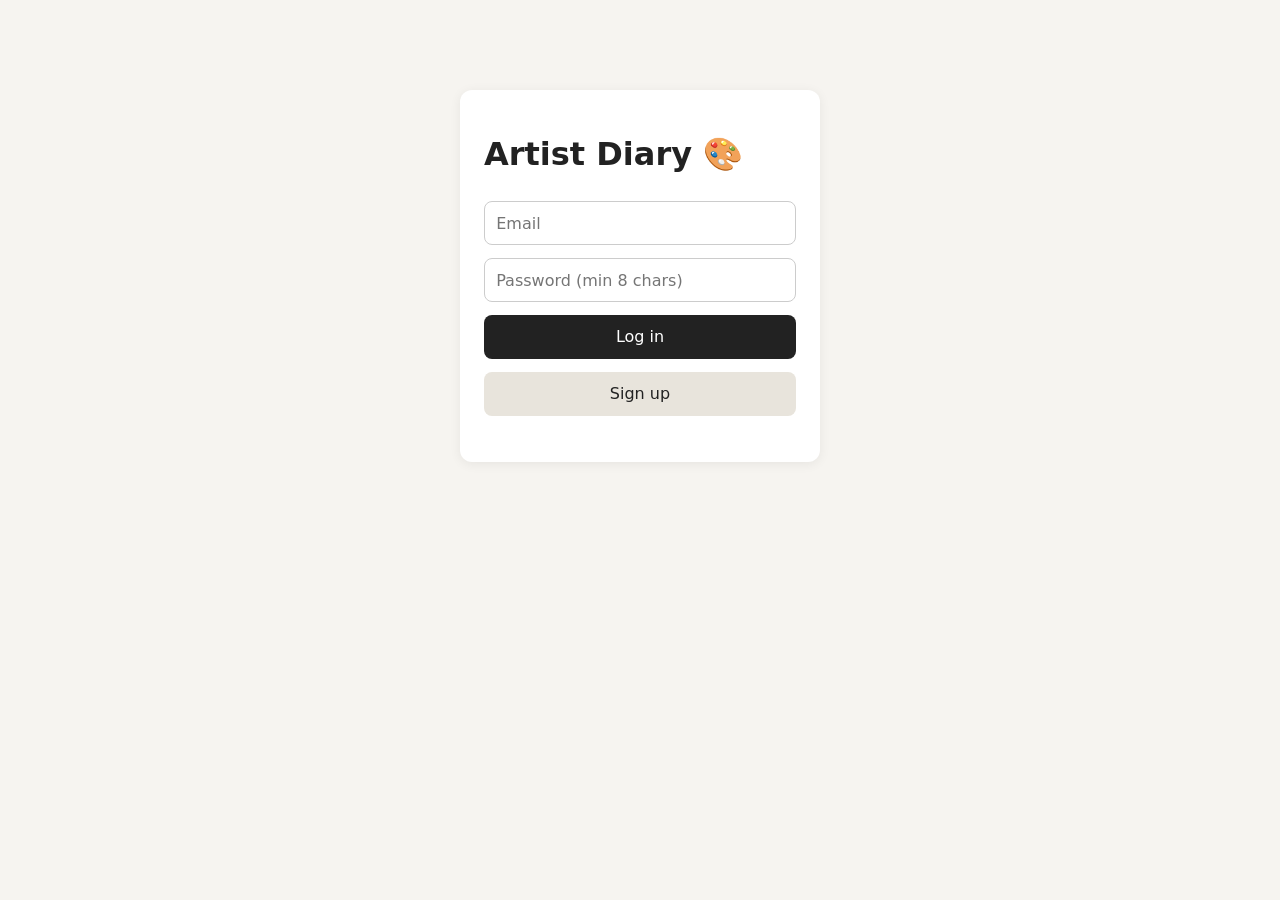
==== static/index.html @ d681d87d "added UI part" ====
<!doctype html>
<html>
<head>
  <meta charset="utf-8">
  <meta name="viewport" content="width=device-width, initial-scale=1">
  <title>Artist Diary</title>
  <link rel="stylesheet" href="/static/style.css">
</head>
<body>
  <main class="card">
    <h1>Artist Diary 🎨</h1>
    <form id="auth-form">
      <input id="email" type="email" placeholder="Email" required>
      <input id="password" type="password" placeholder="Password (min 8 chars)" minlength="8" required>
      <button type="submit" data-action="login">Log in</button>
      <button type="submit" data-action="signup" class="secondary">Sign up</button>
    </form>
    <p id="msg"></p>
  </main>
  <script src="/static/auth.js"></script>
</body>
</html>
---- static/style.css ----
* { box-sizing: border-box; }
[hidden] { display: none !important; }
body { font-family: system-ui, sans-serif; margin: 0; background: #f6f4f0; color: #222; }

/* 16px text stops iPhones from zooming in on inputs; 44px is a comfortable tap size */
input, textarea, button { width: 100%; min-height: 44px; padding: .7rem; margin: .4rem 0; border-radius: 8px; border: 1px solid #ccc; font: inherit; font-size: 16px; }
textarea { resize: vertical; }
button { background: #222; color: #fff; border: none; cursor: pointer; }
button.secondary { background: #e8e4dc; color: #222; }
button.small { width: auto; min-height: 36px; padding: .4rem .8rem; margin: 0; }
button:disabled { opacity: .6; }
.msg, #msg { color: #c0392b; }

/* Login page */
.card { width: min(360px, 100% - 2rem); margin: 10vh auto; background: #fff; padding: 1.5rem; border-radius: 12px; box-shadow: 0 2px 12px #0001; }

/* Header */
.bar { position: sticky; top: 0; z-index: 1; display: flex; align-items: center; gap: .75rem; padding: .75rem 1rem; background: #fff; box-shadow: 0 1px 4px #0001; }
.bar h1 { flex: 1; margin: 0; font-size: 1.2rem; }
.who { display: none; color: #666; font-size: .9rem; }
.filter { display: flex; align-items: center; gap: .5rem; padding: .75rem 1rem 0; }

/* Gallery: 2 columns on phones, more on bigger screens */
.gallery { display: grid; grid-template-columns: repeat(2, 1fr); gap: .75rem; padding: 1rem; }
.entry { background: #fff; border-radius: 10px; overflow: hidden; cursor: pointer; box-shadow: 0 1px 6px #0001; }
.entry img { width: 100%; aspect-ratio: 1; object-fit: cover; display: block; }
.entry-body { padding: .5rem .6rem .6rem; }
.entry h3 { margin: 0 0 .3rem; font-size: .95rem; white-space: nowrap; overflow: hidden; text-overflow: ellipsis; }
.tags { display: flex; flex-wrap: wrap; gap: .3rem; }
.chip { width: auto; min-height: 28px; margin: 0; padding: .2rem .55rem; border-radius: 999px; background: #e8e4dc; color: #444; font-size: .8rem; }
.empty { text-align: center; color: #777; padding: 2rem 1rem; }

/* Floating + button, easy to reach with a thumb */
/* Floating + button, centered at the bottom */
.fab { position: fixed; left: 0; right: 0; margin: 0 auto; bottom: calc(1.25rem + env(safe-area-inset-bottom)); width: 56px; height: 56px; border-radius: 50%; font-size: 2rem; line-height: 1; padding: 0; z-index: 2; box-shadow: 0 4px 12px #0003; }

/* Dialogs: full screen on phones */
dialog { border: none; padding: 0; width: 100%; max-width: 100%; height: 100%; max-height: 100%; margin: 0; background: #fff; }
dialog::backdrop { background: #0008; }
#upload-form { padding: 1rem; }
#upload-form h2 { margin-top: 0; }
.preview { width: 100%; max-height: 40vh; object-fit: contain; border-radius: 8px; background: #f0eee9; }
.actions { display: flex; gap: .5rem; }
.detail img { width: 100%; max-height: 60vh; object-fit: contain; background: #111; display: block; }
.detail-body { padding: 1rem; }
.detail-body h2 { margin: 0; }
.date { color: #777; font-size: .85rem; }
.desc { white-space: pre-wrap; line-height: 1.5; }

/* Tablets and laptops */
@media (min-width: 600px) {
  .gallery { grid-template-columns: repeat(auto-fill, minmax(220px, 1fr)); gap: 1rem; padding: 1.5rem; }
  .who { display: inline; }
  dialog { width: min(600px, 90vw); height: auto; max-height: 90vh; margin: auto; border-radius: 12px; }
}

/* Button feedback: grow slightly on hover, shrink slightly when pressed */
button { transition: transform .15s ease, box-shadow .15s ease; -webkit-tap-highlight-color: transparent; }
@media (hover: hover) {
  button:not(:disabled):hover { transform: scale(1.05); }
  .fab:hover { transform: scale(1.12); }
}
button:not(:disabled):active { transform: scale(0.95); }

/* Leave space so the + button doesn't cover the last row of pictures */
.gallery { padding-bottom: 6rem; }

/* Mood chips: bigger, easier to tap on phones */
.quick { margin: .2rem 0 .4rem; gap: .4rem; }
.chip.mood { min-height: 36px; padding: .35rem .8rem; font-size: .9rem; }
.chip.selected { background: #222; color: #fff; }

/* Search: its own full-width row on phones, inline next to the title on bigger screens */
.bar { flex-wrap: wrap; }
.search { order: 10; flex: 1 1 100%; margin: 0; }
@media (min-width: 600px) {
  .search { order: 0; flex: 0 1 320px; }
}
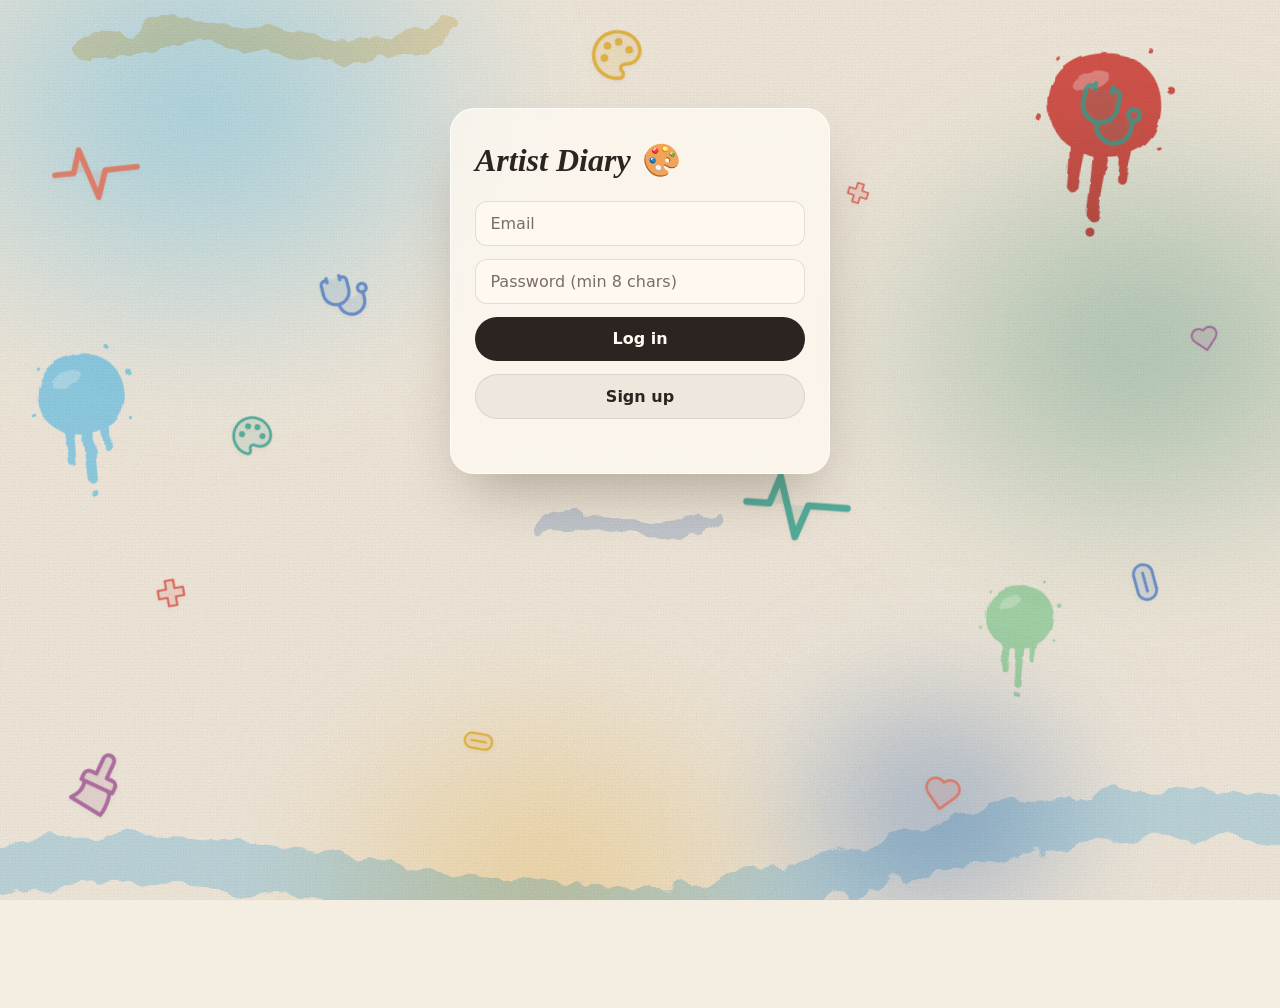
==== commit 5547514f: "First version of app" ====
--- a/static/index.html
+++ b/static/index.html
@@ -17,6 +17,7 @@
     </form>
     <p id="msg"></p>
   </main>
+  <script src="/static/background.js"></script>
   <script src="/static/auth.js"></script>
 </body>
 </html>
--- a/static/style.css
+++ b/static/style.css
@@ -1,78 +1,270 @@
+:root {
+  --paper: #f4ede1; --surface: #fffaf3; --text: #2b2420; --muted: #7a6d61;
+  --line: #4a3b2e1f; --accent: #2b2420; --danger: #c0392b;
+  --paint: .7; --doodle: .8;                       /* paint 70%, symbols 80% */
+  --card-w: min(74vw, 300px); --card-h: min(58vh, 420px);
+}
 * { box-sizing: border-box; }
 [hidden] { display: none !important; }
-body { font-family: system-ui, sans-serif; margin: 0; background: #f6f4f0; color: #222; }
-
-/* 16px text stops iPhones from zooming in on inputs; 44px is a comfortable tap size */
-input, textarea, button { width: 100%; min-height: 44px; padding: .7rem; margin: .4rem 0; border-radius: 8px; border: 1px solid #ccc; font: inherit; font-size: 16px; }
+body {
+  margin: 0; min-height: 100vh; color: var(--text); background: var(--paper);
+  font-family: system-ui, -apple-system, "Segoe UI", sans-serif; -webkit-font-smoothing: antialiased;
+}
+
+/* ===== Painted background ===== */
+.art-bg { position: fixed; inset: 0; z-index: -1; overflow: hidden; pointer-events: none; }
+.wash { position: absolute; border-radius: 50%; filter: blur(50px); opacity: var(--paint); mix-blend-mode: multiply; animation: drift 28s ease-in-out infinite alternate; }
+.w1 { width: 55vmax; height: 45vmax; left: -12vmax; top: -14vmax; background: radial-gradient(closest-side, #87ceeb, transparent); }
+.w2 { width: 50vmax; height: 40vmax; right: -14vmax; top: 10vh; background: radial-gradient(closest-side, #8fb8a3, transparent); animation-duration: 34s; }
+.w3 { width: 45vmax; height: 38vmax; left: 20vw; bottom: -18vmax; background: radial-gradient(closest-side, #f1cf8b, transparent); animation-duration: 40s; }
+.w4 { width: 30vmax; height: 26vmax; right: 12vw; bottom: -6vmax; background: radial-gradient(closest-side, #7f9cc4, transparent); animation-duration: 31s; }
+@keyframes drift { to { transform: translate(4vw, 3vh) rotate(8deg) scale(1.08); } }
+.strokes { position: absolute; inset: 0; width: 100%; height: 100%; opacity: calc(var(--paint) * .55); mix-blend-mode: multiply; }
+.splats { position: absolute; inset: 0; opacity: calc(.35 + var(--paint) * .8); mix-blend-mode: multiply; }
+.splats svg { position: absolute; width: var(--sz); height: calc(var(--sz) * 1.4); overflow: visible; filter: url(#paint-edge); }
+.texture {
+  position: absolute; inset: 0; opacity: .5; mix-blend-mode: multiply;
+  background-image:
+    url("data:image/svg+xml;utf8,<svg xmlns='http://www.w3.org/2000/svg' width='240' height='240'><filter id='n'><feTurbulence type='fractalNoise' baseFrequency='.85' numOctaves='3' stitchTiles='stitch'/><feColorMatrix values='0 0 0 0 .35  0 0 0 0 .28  0 0 0 0 .2  0 0 0 .45 0'/></filter><rect width='100%' height='100%' filter='url(%23n)'/></svg>"),
+    repeating-linear-gradient(0deg, #6b55400d 0 1px, transparent 1px 3px),
+    repeating-linear-gradient(90deg, #6b55400a 0 1px, transparent 1px 3px);
+}
+.doodles { position: absolute; inset: 0; opacity: var(--doodle); }
+.doodles svg { position: absolute; overflow: visible; filter: url(#wobble) drop-shadow(0 2px 2px #4a3b2e22); }
+.doodles use { fill: currentColor; fill-opacity: .14; }
+@media (max-width: 600px) {
+  .doodles .extra { display: none; }
+  .splats svg { width: calc(var(--sz) * .6); height: calc(var(--sz) * .84); }
+}
+
+/* ===== Inputs & buttons (16px stops iPhone zoom, 44px = easy to tap) ===== */
+input, textarea, button {
+  width: 100%; min-height: 44px; padding: .75rem .9rem; margin: .4rem 0; border-radius: 12px;
+  border: 1px solid #4a3b2e26; font: inherit; font-size: 16px; color: var(--text); background: #fffaf3d9;
+}
+input::placeholder, textarea::placeholder { color: var(--muted); }
+input:focus, textarea:focus { outline: none; border-color: #4a3b2e55; box-shadow: 0 0 0 3px #87ceeb66; }
 textarea { resize: vertical; }
-button { background: #222; color: #fff; border: none; cursor: pointer; }
-button.secondary { background: #e8e4dc; color: #222; }
-button.small { width: auto; min-height: 36px; padding: .4rem .8rem; margin: 0; }
+input[type=file] { padding: .55rem; }
+input[type=file]::file-selector-button { border: none; border-radius: 999px; padding: .45rem .9rem; margin-right: .75rem; background: var(--accent); color: var(--surface); font-weight: 600; cursor: pointer; }
+button {
+  background: var(--accent); color: var(--surface); border: none; border-radius: 999px; font-weight: 600; cursor: pointer;
+  transition: transform .15s ease, background .15s ease; -webkit-tap-highlight-color: transparent;
+}
+button.secondary { background: #4a3b2e12; color: var(--text); border: 1px solid var(--line); }
+button.small { width: auto; min-height: 36px; padding: .4rem .9rem; margin: 0; }
 button:disabled { opacity: .6; }
-.msg, #msg { color: #c0392b; }
-
-/* Login page */
-.card { width: min(360px, 100% - 2rem); margin: 10vh auto; background: #fff; padding: 1.5rem; border-radius: 12px; box-shadow: 0 2px 12px #0001; }
-
-/* Header */
-.bar { position: sticky; top: 0; z-index: 1; display: flex; align-items: center; gap: .75rem; padding: .75rem 1rem; background: #fff; box-shadow: 0 1px 4px #0001; }
-.bar h1 { flex: 1; margin: 0; font-size: 1.2rem; }
-.who { display: none; color: #666; font-size: .9rem; }
-.filter { display: flex; align-items: center; gap: .5rem; padding: .75rem 1rem 0; }
-
-/* Gallery: 2 columns on phones, more on bigger screens */
-.gallery { display: grid; grid-template-columns: repeat(2, 1fr); gap: .75rem; padding: 1rem; }
-.entry { background: #fff; border-radius: 10px; overflow: hidden; cursor: pointer; box-shadow: 0 1px 6px #0001; }
-.entry img { width: 100%; aspect-ratio: 1; object-fit: cover; display: block; }
-.entry-body { padding: .5rem .6rem .6rem; }
-.entry h3 { margin: 0 0 .3rem; font-size: .95rem; white-space: nowrap; overflow: hidden; text-overflow: ellipsis; }
-.tags { display: flex; flex-wrap: wrap; gap: .3rem; }
-.chip { width: auto; min-height: 28px; margin: 0; padding: .2rem .55rem; border-radius: 999px; background: #e8e4dc; color: #444; font-size: .8rem; }
-.empty { text-align: center; color: #777; padding: 2rem 1rem; }
-
-/* Floating + button, easy to reach with a thumb */
-/* Floating + button, centered at the bottom */
-.fab { position: fixed; left: 0; right: 0; margin: 0 auto; bottom: calc(1.25rem + env(safe-area-inset-bottom)); width: 56px; height: 56px; border-radius: 50%; font-size: 2rem; line-height: 1; padding: 0; z-index: 2; box-shadow: 0 4px 12px #0003; }
-
-/* Dialogs: full screen on phones */
-dialog { border: none; padding: 0; width: 100%; max-width: 100%; height: 100%; max-height: 100%; margin: 0; background: #fff; }
-dialog::backdrop { background: #0008; }
-#upload-form { padding: 1rem; }
-#upload-form h2 { margin-top: 0; }
-.preview { width: 100%; max-height: 40vh; object-fit: contain; border-radius: 8px; background: #f0eee9; }
-.actions { display: flex; gap: .5rem; }
-.detail img { width: 100%; max-height: 60vh; object-fit: contain; background: #111; display: block; }
-.detail-body { padding: 1rem; }
-.detail-body h2 { margin: 0; }
-.date { color: #777; font-size: .85rem; }
-.desc { white-space: pre-wrap; line-height: 1.5; }
-
-/* Tablets and laptops */
-@media (min-width: 600px) {
-  .gallery { grid-template-columns: repeat(auto-fill, minmax(220px, 1fr)); gap: 1rem; padding: 1.5rem; }
-  .who { display: inline; }
-  dialog { width: min(600px, 90vw); height: auto; max-height: 90vh; margin: auto; border-radius: 12px; }
-}
-
-/* Button feedback: grow slightly on hover, shrink slightly when pressed */
-button { transition: transform .15s ease, box-shadow .15s ease; -webkit-tap-highlight-color: transparent; }
 @media (hover: hover) {
   button:not(:disabled):hover { transform: scale(1.05); }
-  .fab:hover { transform: scale(1.12); }
-}
-button:not(:disabled):active { transform: scale(0.95); }
-
-/* Leave space so the + button doesn't cover the last row of pictures */
-.gallery { padding-bottom: 6rem; }
-
-/* Mood chips: bigger, easier to tap on phones */
+  .fab:hover { transform: scale(1.1); }
+  .icon-btn.danger:hover { background: var(--danger); color: #fff; }
+}
+button:not(:disabled):active { transform: scale(.95); }
+.msg, #msg { color: var(--danger); }
+
+/* ===== Login card ===== */
+.card {
+  width: min(380px, 100% - 2rem); margin: 12vh auto; padding: 2rem 1.5rem; border-radius: 24px;
+  background: #fffaf3c7; border: 1px solid #ffffffaa; backdrop-filter: blur(14px); -webkit-backdrop-filter: blur(14px);
+  box-shadow: 0 30px 60px -20px #4a3b2e66;
+}
+.card h1 { margin: 0 0 1rem; font-family: Georgia, "Times New Roman", serif; font-style: italic; font-size: 2rem; }
+
+/* ===== Header ===== */
+.bar {
+  position: sticky; top: 0; z-index: 50; display: flex; flex-wrap: wrap; align-items: center; gap: .75rem;
+  padding: .85rem 1rem; background: #fbf6eeb8; border-bottom: 1px solid var(--line);
+  backdrop-filter: blur(14px); -webkit-backdrop-filter: blur(14px);
+}
+.bar h1 { flex: 1; margin: 0; font-family: Georgia, "Times New Roman", serif; font-style: italic; font-size: 1.7rem; }
+.who { display: none; color: var(--muted); font-size: .9rem; }
+.search { order: 10; flex: 1 1 100%; margin: 0; border-radius: 999px; }
+.filter { display: flex; align-items: center; gap: .5rem; padding: 1rem 1rem 0; color: var(--muted); }
+.filter strong { color: var(--text); }
+
+/* ===== Gallery (current carousel, restyled; Step 2 replaces it) ===== */
+.gallery {
+  display: flex; align-items: center; gap: 1.25rem; overflow-x: auto; overflow-y: hidden;
+  overscroll-behavior-x: contain; scroll-snap-type: x mandatory; scrollbar-width: none;
+  padding: 2.5rem calc(50% - var(--card-w) / 2) 7rem; transition: opacity .2s;
+}
+.gallery::-webkit-scrollbar { display: none; }
+.gallery.dim { opacity: .6; }
+.entry {
+  position: relative; flex: 0 0 var(--card-w); height: var(--card-h); scroll-snap-align: center;
+  border-radius: 22px; overflow: hidden; cursor: pointer; background: linear-gradient(135deg, #e7d8c3, #cdb89d);
+  box-shadow: 0 0 0 6px var(--surface), 0 20px 40px -14px #4a3b2e80;
+  transform: perspective(900px) rotateX(var(--rx, 0deg)) rotateY(var(--ry, 0deg))
+             translateY(var(--lift, 0px)) scale(calc(var(--s, 1) * var(--hover, 1)));
+  filter: brightness(calc((1 - var(--fade, 0) * .25) * var(--b, 1)));
+  transition: transform .35s cubic-bezier(.2, .8, .2, 1), filter .35s cubic-bezier(.2, .8, .2, 1), box-shadow .35s ease;
+}
+.entry img { display: block; width: 100%; height: 100%; object-fit: cover; }
+@media (hover: hover) {
+  .gallery .entry:hover { --hover: 1.12; --b: 1.05; --lift: -8px; z-index: 5; box-shadow: 0 0 0 7px var(--surface), 0 40px 70px -20px #4a3b2eb3, 0 0 60px -10px #87ceebaa; }
+  .gallery:has(.entry:not(.skeleton):hover) .entry:not(:hover) { --hover: .88; --b: .8; }
+}
+.entry:active { --hover: .97; }
+
+/* Frosted label on the picture */
+.entry-body {
+  position: absolute; left: .6rem; right: .6rem; bottom: .6rem; z-index: 2; padding: .6rem .75rem; border-radius: 16px;
+  background: #fffaf3cc; border: 1px solid #ffffffaa; backdrop-filter: blur(12px); -webkit-backdrop-filter: blur(12px);
+}
+.entry h3 { margin: 0; font-size: .95rem; white-space: nowrap; overflow: hidden; text-overflow: ellipsis; }
+.entry-desc {
+  margin: .3rem 0 0; font-size: .72rem; line-height: 1.4; color: #5a4d42;
+  display: -webkit-box; -webkit-box-orient: vertical; -webkit-line-clamp: 2; line-clamp: 2; overflow: hidden;
+}
+
+/* Tags */
+.tags { display: flex; flex-wrap: wrap; gap: .35rem; }
+.entry .tags { margin-top: .4rem; flex-wrap: nowrap; overflow: hidden; }
+.chip {
+  width: auto; min-height: 26px; margin: 0; padding: .15rem .6rem; flex-shrink: 0; border-radius: 999px;
+  background: #4a3b2e14; color: var(--text); border: 1px solid transparent; font-size: .75rem; font-weight: 500;
+}
 .quick { margin: .2rem 0 .4rem; gap: .4rem; }
-.chip.mood { min-height: 36px; padding: .35rem .8rem; font-size: .9rem; }
-.chip.selected { background: #222; color: #fff; }
-
-/* Search: its own full-width row on phones, inline next to the title on bigger screens */
-.bar { flex-wrap: wrap; }
-.search { order: 10; flex: 1 1 100%; margin: 0; }
+.chip.mood { min-height: 36px; padding: .35rem .85rem; font-size: .9rem; }
+.chip.selected { background: var(--accent); color: var(--surface); }
+.empty { text-align: center; color: var(--muted); padding: 3rem 1rem; }
+
+/* + button, centered */
+.fab {
+  position: fixed; left: 0; right: 0; margin: 0 auto; bottom: calc(1.25rem + env(safe-area-inset-bottom)); z-index: 60;
+  width: 60px; height: 60px; min-height: 60px; padding: 0; border-radius: 50%; font-size: 2rem; line-height: 1;
+  box-shadow: 0 10px 25px -6px #4a3b2e99, 0 0 0 6px #fffaf380;
+}
+
+/* ===== Dialogs (full screen on phones) ===== */
+dialog { border: none; padding: 0; width: 100%; max-width: 100%; height: 100%; max-height: 100%; margin: 0; color: var(--text); background: var(--surface); }
+dialog::backdrop { background: #2b242066; backdrop-filter: blur(8px); -webkit-backdrop-filter: blur(8px); }
+#upload-form { padding: 1.25rem; }
+#upload-form h2, #edit-form h2 { margin-top: 0; font-family: Georgia, "Times New Roman", serif; font-style: italic; }
+.preview { width: 100%; max-height: 40vh; object-fit: contain; border-radius: 16px; background: #4a3b2e0d; }
+.actions { display: flex; gap: .5rem; }
+
+/* Zoom view: picture floats over a blurred paper backdrop */
+.detail { background: transparent; overflow-y: auto; }
+.detail::backdrop { background: #f4ede1d9; backdrop-filter: blur(16px); -webkit-backdrop-filter: blur(16px); animation: fadeIn .35s ease both; }
+.detail img {
+  position: relative; z-index: 2; display: block; width: auto; height: auto;
+  max-width: calc(100% - 2rem); max-height: 62vh; margin: 1.5rem auto 0; border-radius: 20px;
+  box-shadow: 0 0 0 8px var(--surface), 0 50px 100px -20px #4a3b2ec0, 0 0 90px -10px #87ceebaa;
+}
+.detail img:not(.loaded) { min-width: min(80vw, 420px); min-height: 40vh; }
+.detail .detail-body {
+  width: calc(100% - 2rem); max-width: 620px; margin: 1.25rem auto 2rem; padding: 1.25rem; border-radius: 22px;
+  background: #fffaf3d9; border: 1px solid #ffffffaa; backdrop-filter: blur(18px); -webkit-backdrop-filter: blur(18px);
+  box-shadow: 0 20px 50px -20px #4a3b2e66;
+}
+.detail[open] .detail-body { animation: rise .45s .15s cubic-bezier(.2, .8, .2, 1) both; }
+.detail.closing::backdrop, .detail.closing .detail-body { animation: fadeOut .3s ease forwards; }
+.detail-body h2 { margin: 0; font-family: Georgia, "Times New Roman", serif; font-style: italic; font-size: 1.7rem; }
+.date { color: var(--muted); font-size: .85rem; }
+.desc { white-space: pre-wrap; line-height: 1.6; color: #4a3f36; }
+.icon-row { display: flex; justify-content: center; gap: 1.25rem; margin: 1.5rem 0 .75rem; }
+.icon-btn {
+  width: 52px; height: 52px; min-height: 52px; margin: 0; padding: 0; border-radius: 50%;
+  display: grid; place-items: center; background: #4a3b2e12; color: var(--text); border: 1px solid var(--line);
+}
+.icon-btn.danger { color: var(--danger); }
+@keyframes fadeIn { from { opacity: 0; } }
+@keyframes fadeOut { to { opacity: 0; } }
+@keyframes rise { from { opacity: 0; transform: translateY(24px); } }
+
+/* ===== Loading states ===== */
+.loader { position: fixed; top: 0; left: 0; right: 0; height: 3px; z-index: 200; overflow: hidden; background: #4a3b2e14; }
+.loader::before { content: ""; position: absolute; height: 100%; width: 40%; background: #6bb8e0; animation: slide 1s ease-in-out infinite; }
+@keyframes slide { from { left: -40%; } to { left: 100%; } }
+button.loading { position: relative; color: transparent !important; }
+button.loading::after {
+  content: ""; position: absolute; inset: 0; margin: auto; width: 18px; height: 18px;
+  border: 2px solid var(--surface); border-right-color: transparent; border-radius: 50%; animation: spin .7s linear infinite;
+}
+button.secondary.loading::after, .icon-btn.loading::after { border-color: var(--text); border-right-color: transparent; }
+@keyframes spin { to { transform: rotate(360deg); } }
+.entry.skeleton { cursor: default; }
+.skeleton, .entry img:not(.loaded), .detail img:not(.loaded) {
+  background: linear-gradient(90deg, #e9dfcf 25%, #f6efe4 50%, #e9dfcf 75%);
+  background-size: 200% 100%; animation: shimmer 1.2s infinite;
+}
+@keyframes shimmer { from { background-position: 200% 0; } to { background-position: -200% 0; } }
+.toast {
+  position: fixed; left: 50%; transform: translateX(-50%); bottom: calc(6.5rem + env(safe-area-inset-bottom));
+  max-width: calc(100% - 2rem); padding: .7rem 1.1rem; border-radius: 999px; z-index: 210; text-align: center;
+  background: #2b2420e6; color: var(--surface); box-shadow: 0 10px 30px -5px #4a3b2e99;
+}
+
+/* ===== Tablets & laptops ===== */
 @media (min-width: 600px) {
+  .who { display: inline; }
   .search { order: 0; flex: 0 1 320px; }
-}+  #upload-dialog {
+    width: min(640px, 92vw); height: auto; max-height: 90vh; margin: auto; border-radius: 24px;
+    border: 1px solid var(--line); box-shadow: 0 40px 100px -20px #4a3b2e99;
+  }
+}
+@media (min-width: 900px) {
+  .detail[open] { display: grid; grid-template-columns: minmax(0, 1.5fr) minmax(320px, 1fr); align-items: center; gap: 2.5rem; padding: 2rem 3rem; }
+  .detail img { max-width: 100%; max-height: 86vh; margin: 0 auto; }
+  .detail .detail-body { width: 100%; margin: 0; max-height: 86vh; overflow-y: auto; }
+}
+
+/* Respect "reduce motion" */
+@media (prefers-reduced-motion: reduce) {
+  *, *::before, *::after { animation-duration: .01s !important; transition: none !important; }
+}
+
+/* ===== Step 2: diagonal stage, one main picture ===== */
+:root { --card-w: min(80vw, 430px); --card-h: min(62vh, 580px); }
+@media (max-width: 600px) { :root { --card-w: 78vw; --card-h: min(54vh, 480px); } }
+body:has(.stage) { overflow: hidden; }
+
+.stage {
+  position: relative; height: calc(100svh - 72px); overflow: hidden;
+  touch-action: pan-y; user-select: none; -webkit-user-select: none; transition: opacity .2s;
+}
+@media (max-width: 600px) { .stage { height: calc(100svh - 124px); } }
+.stage.dim { opacity: .6; }
+
+.stage .entry {
+  position: absolute; left: 50%; top: 44%; flex: none; margin: 0;
+  width: var(--card-w); height: var(--card-h); border-radius: 24px;
+  z-index: var(--z, 1); opacity: var(--o, 1); filter: brightness(var(--b, 1)) saturate(var(--sat, 1));
+  transform: translate(-50%, -50%) translate(var(--x, 0px), var(--y, 0px)) rotate(var(--r, 0deg)) scale(calc(var(--s, 1) * var(--h, 1)));
+  box-shadow: 0 0 0 6px var(--surface), 0 18px 36px -14px #4a3b2e80;
+  transition: transform .5s cubic-bezier(.2, .8, .2, 1), filter .5s ease, opacity .5s ease, box-shadow .5s ease;
+}
+.stage.dragging .entry { transition: none; }
+.stage .entry img { pointer-events: none; -webkit-user-drag: none; }
+.stage .entry.active { box-shadow: 0 0 0 8px var(--surface), 0 60px 110px -25px #4a3b2ec0, 0 0 90px -10px #87ceebaa; }
+@media (hover: hover) {
+  .stage .entry.active:hover { --h: 1.03; }
+  .stage .entry:not(.active):hover { --h: 1.25; transition-duration: .2s; }
+}
+.stage .entry:active { --h: .98; }
+
+/* Title, description and tags only on the main picture */
+.stage .entry-body { opacity: 0; transform: translateY(14px); pointer-events: none; transition: opacity .35s ease, transform .35s ease; }
+.stage .entry.active .entry-body { opacity: 1; transform: none; pointer-events: auto; transition-delay: .12s; }
+.stage .entry h3 { font-size: 1.1rem; }
+.empty { position: fixed; left: 0; right: 0; top: 45%; }
+
+/* Position bar: thin, whitish, transparent */
+.track {
+  position: fixed; left: 50%; transform: translateX(-50%); z-index: 55;
+  bottom: calc(6.2rem + env(safe-area-inset-bottom));
+  width: min(60vw, 380px); height: 22px; cursor: pointer; touch-action: none;
+}
+.track::before {
+  content: ""; position: absolute; left: 0; right: 0; top: 50%; height: 3px; transform: translateY(-50%);
+  border-radius: 999px; background: #ffffff70; box-shadow: 0 0 0 1px #4a3b2e12; transition: height .2s;
+}
+.thumb {
+  position: absolute; top: 50%; height: 3px; transform: translateY(-50%); border-radius: 999px;
+  background: #ffffffe6; box-shadow: 0 0 8px #ffffffcc, 0 0 0 1px #4a3b2e14;
+  transition: left .5s cubic-bezier(.2, .8, .2, 1), height .2s;
+}
+.track.dragging .thumb { transition: height .2s; }
+.track:hover::before, .track.dragging::before, .track:hover .thumb, .track.dragging .thumb { height: 6px; }
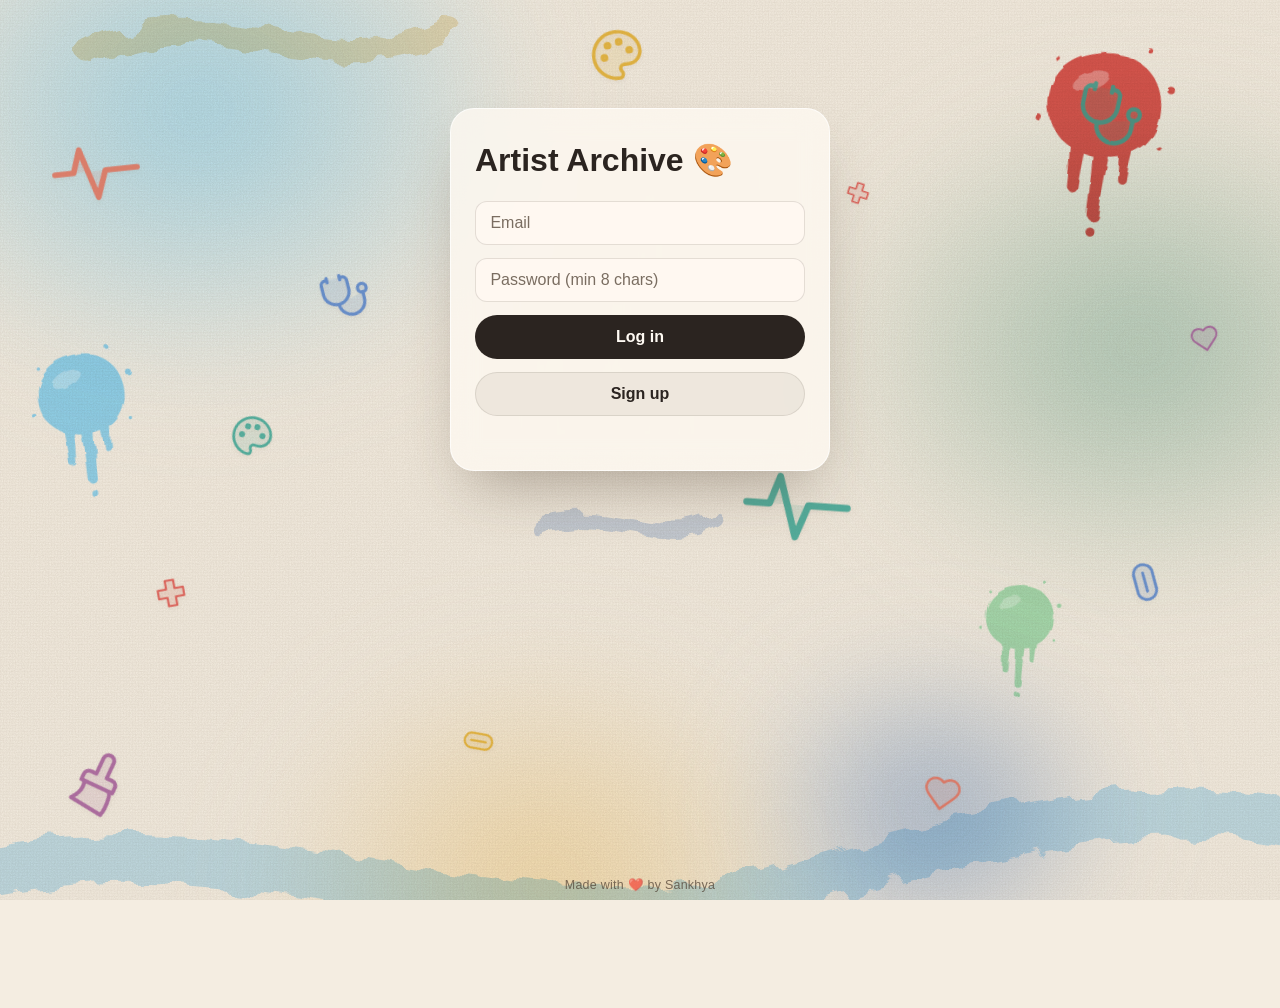
==== commit adc1a4d1: "final v1 version" ====
--- a/static/index.html
+++ b/static/index.html
@@ -1,14 +1,14 @@
 <!doctype html>
 <html>
 <head>
-  <meta charset="utf-8">
+  <meta chset="utf-8">
   <meta name="viewport" content="width=device-width, initial-scale=1">
-  <title>Artist Diary</title>
+  <title>Artist Archive</title>
   <link rel="stylesheet" href="/static/style.css">
 </head>
 <body>
   <main class="card">
-    <h1>Artist Diary 🎨</h1>
+    <h1>Artist Archive 🎨</h1>
     <form id="auth-form">
       <input id="email" type="email" placeholder="Email" required>
       <input id="password" type="password" placeholder="Password (min 8 chars)" minlength="8" required>
@@ -17,6 +17,7 @@
     </form>
     <p id="msg"></p>
   </main>
+  <footer class="credit">Made with ❤️ by Sankhya</footer>
   <script src="/static/background.js"></script>
   <script src="/static/auth.js"></script>
 </body>
--- a/static/style.css
+++ b/static/style.css
@@ -267,4 +267,30 @@
   transition: left .5s cubic-bezier(.2, .8, .2, 1), height .2s;
 }
 .track.dragging .thumb { transition: height .2s; }
-.track:hover::before, .track.dragging::before, .track:hover .thumb, .track.dragging .thumb { height: 6px; }+.track:hover::before, .track.dragging::before, .track:hover .thumb, .track.dragging .thumb { height: 6px; }
+
+/* Footer credit: centred at the bottom of every page */
+.credit {
+  position: fixed; left: 0; right: 0; z-index: 40; pointer-events: none;
+  bottom: calc(.5rem + env(safe-area-inset-bottom));
+  text-align: center; font-size: .78rem; letter-spacing: .02em; color: #4a3b2eb3;
+  font-family: Georgia, "Times New Roman", serif; font-style: italic;
+}
+
+/* Diary page: lift the + button, position bar and messages above the footer */
+.fab { bottom: calc(2.4rem + env(safe-area-inset-bottom)); }
+.track { bottom: calc(7.3rem + env(safe-area-inset-bottom)); }
+.toast { bottom: calc(9rem + env(safe-area-inset-bottom)); }
+
+/* Apple's San Francisco (SF Pro) font everywhere */
+:root {
+  --font-apple: -apple-system, BlinkMacSystemFont, "SF Pro Display", "SF Pro Text",
+                "Helvetica Neue", Helvetica, Arial, sans-serif;
+}
+body, input, textarea, button, select,
+.bar h1, .card h1, .credit,
+#upload-form h2, #edit-form h2, .detail-body h2 {
+  font-family: var(--font-apple);
+}
+/* No italics anywhere */
+*, *::before, *::after { font-style: normal !important; }
